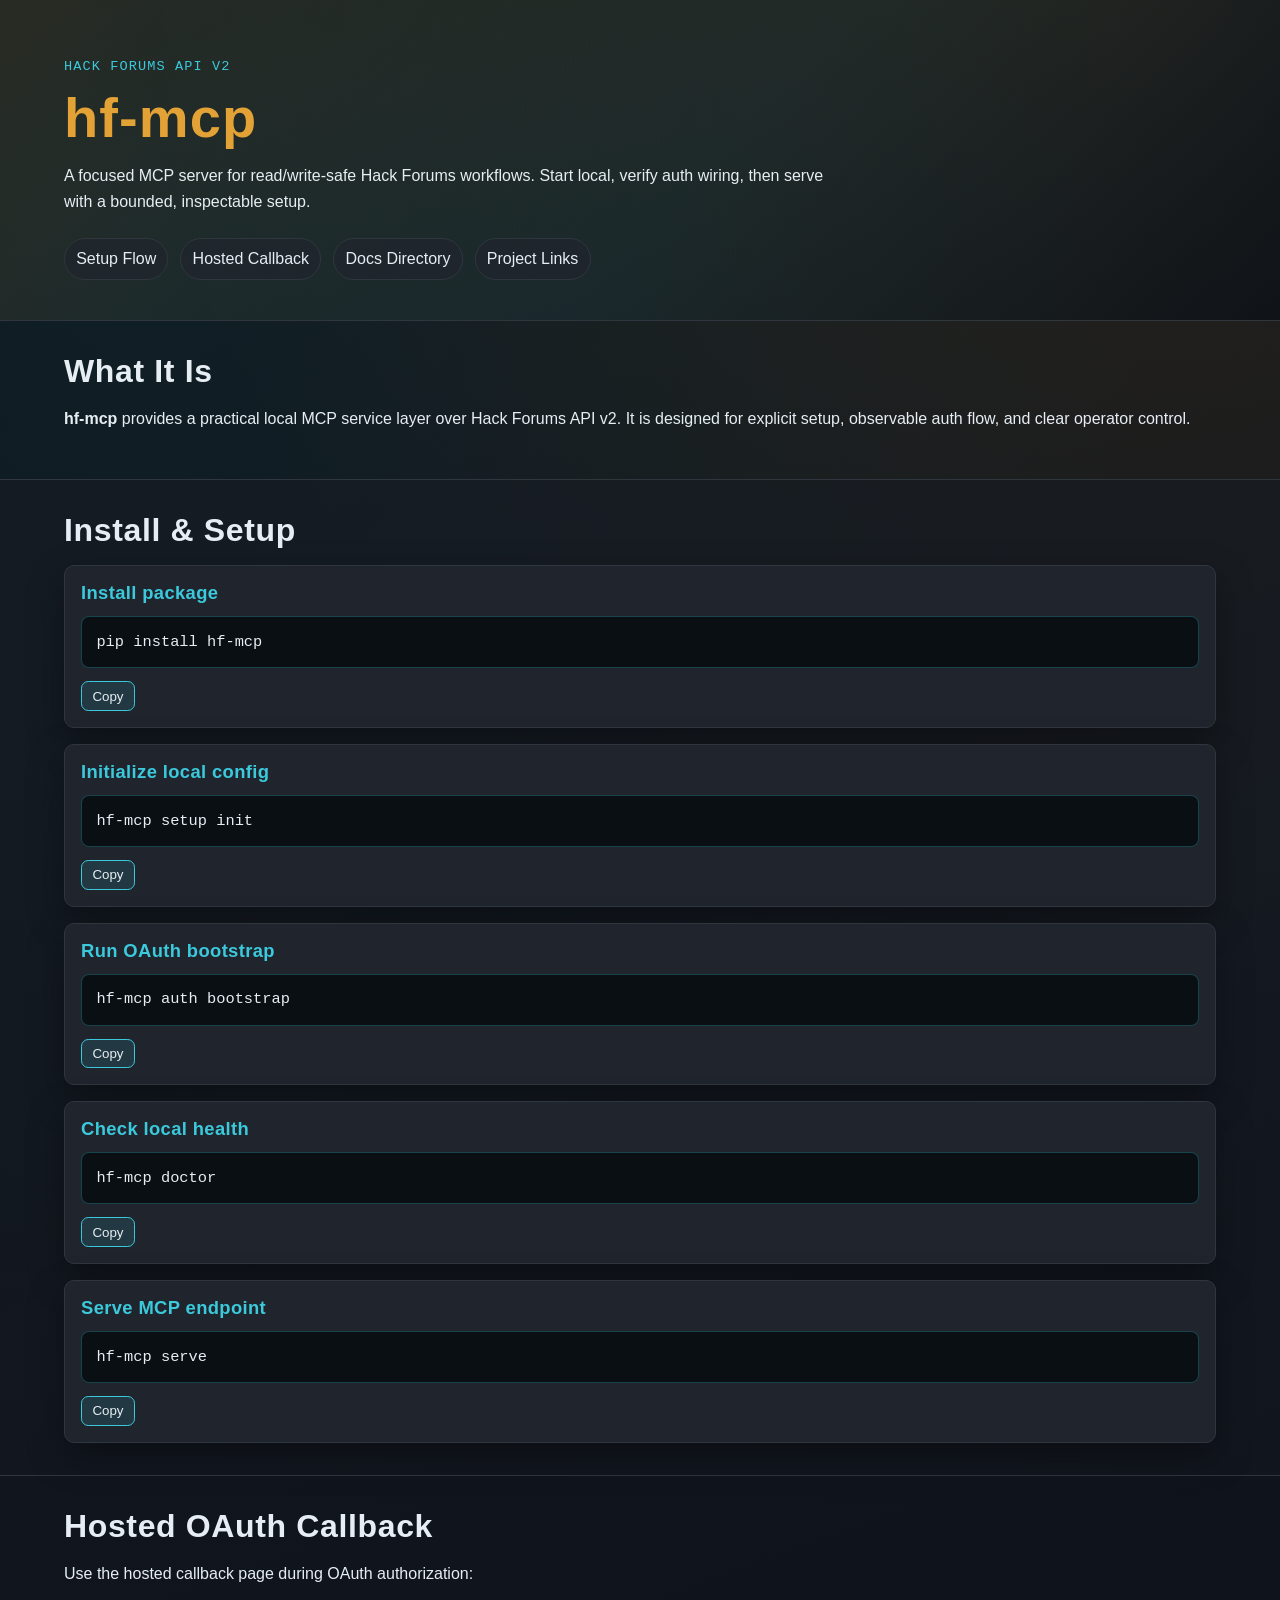
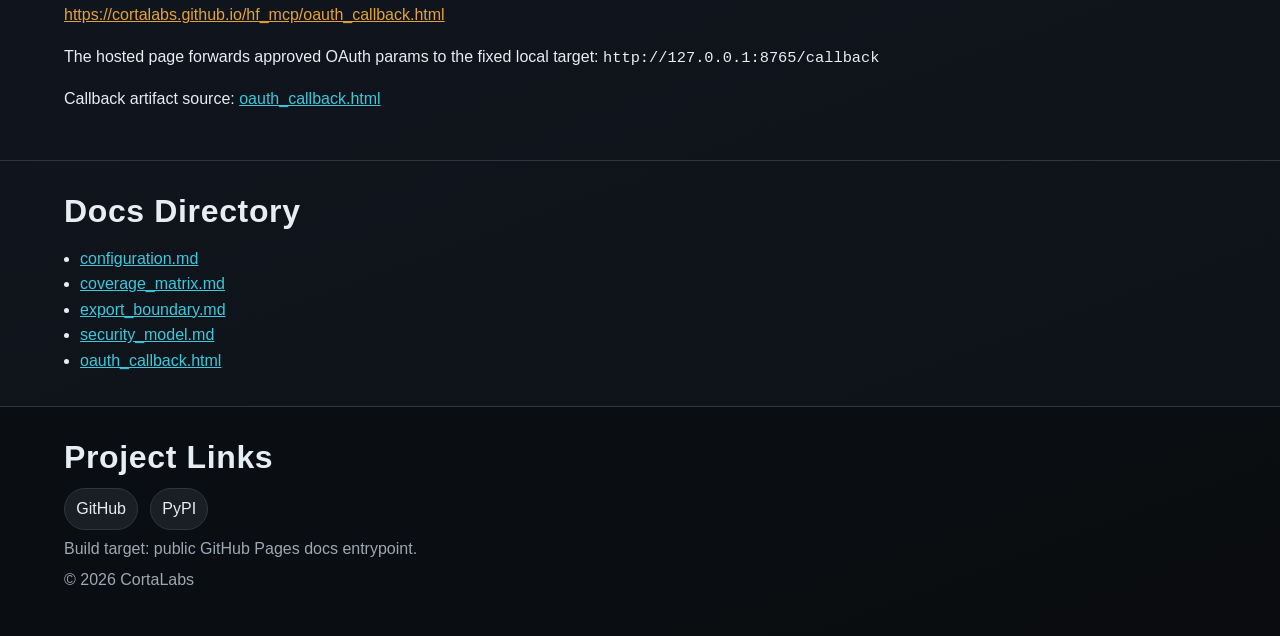
==== docs/index.html @ 8245fd07 "Add CortaLabs MIT license and publish the hf-mcp GitHub Pages site This release adds the public repo" ====
<!doctype html>
<html lang="en">
<head>
  <meta charset="utf-8">
  <meta name="viewport" content="width=device-width, initial-scale=1">
  <meta name="description" content="hf-mcp is a Hack Forums API v2 MCP server with explicit setup, OAuth bootstrap, and local runtime checks.">
  <title>hf-mcp | Hack Forums MCP Server</title>
  <link rel="stylesheet" href="styles.css">
</head>
<body>
  <a class="skip-link" href="#main">Skip to content</a>
  <header class="site-header" role="banner">
    <div class="shell">
      <p class="kicker">Hack Forums API v2</p>
      <h1>hf-mcp</h1>
      <p class="lede">
        A focused MCP server for read/write-safe Hack Forums workflows.
        Start local, verify auth wiring, then serve with a bounded, inspectable setup.
      </p>
      <nav aria-label="Primary">
        <ul class="inline-nav">
          <li><a href="#setup">Setup Flow</a></li>
          <li><a href="#callback">Hosted Callback</a></li>
          <li><a href="#docs">Docs Directory</a></li>
          <li><a href="#links">Project Links</a></li>
        </ul>
      </nav>
    </div>
  </header>

  <main id="main">
    <section class="panel" aria-labelledby="what-is-title">
      <div class="shell">
        <h2 id="what-is-title">What It Is</h2>
        <p>
          <strong>hf-mcp</strong> provides a practical local MCP service layer over Hack Forums API v2.
          It is designed for explicit setup, observable auth flow, and clear operator control.
        </p>
      </div>
    </section>

    <section class="panel panel-accent" id="setup" aria-labelledby="setup-title">
      <div class="shell">
        <h2 id="setup-title">Install &amp; Setup</h2>
        <ol class="flow-list">
          <li>
            <h3>Install package</h3>
            <pre><code>pip install hf-mcp</code></pre>
            <button class="copy-btn" type="button" data-copy="pip install hf-mcp">Copy</button>
          </li>
          <li>
            <h3>Initialize local config</h3>
            <pre><code>hf-mcp setup init</code></pre>
            <button class="copy-btn" type="button" data-copy="hf-mcp setup init">Copy</button>
          </li>
          <li>
            <h3>Run OAuth bootstrap</h3>
            <pre><code>hf-mcp auth bootstrap</code></pre>
            <button class="copy-btn" type="button" data-copy="hf-mcp auth bootstrap">Copy</button>
          </li>
          <li>
            <h3>Check local health</h3>
            <pre><code>hf-mcp doctor</code></pre>
            <button class="copy-btn" type="button" data-copy="hf-mcp doctor">Copy</button>
          </li>
          <li>
            <h3>Serve MCP endpoint</h3>
            <pre><code>hf-mcp serve</code></pre>
            <button class="copy-btn" type="button" data-copy="hf-mcp serve">Copy</button>
          </li>
        </ol>
      </div>
    </section>

    <section class="panel" id="callback" aria-labelledby="callback-title">
      <div class="shell">
        <h2 id="callback-title">Hosted OAuth Callback</h2>
        <p>
          Use the hosted callback page during OAuth authorization:
        </p>
        <p>
          <a class="terminal-link" href="https://cortalabs.github.io/hf_mcp/oauth_callback.html">https://cortalabs.github.io/hf_mcp/oauth_callback.html</a>
        </p>
        <p>
          The hosted page forwards approved OAuth params to the fixed local target:
          <code>http://127.0.0.1:8765/callback</code>
        </p>
        <p>
          Callback artifact source: <a href="oauth_callback.html">oauth_callback.html</a>
        </p>
      </div>
    </section>

    <section class="panel" id="docs" aria-labelledby="docs-title">
      <div class="shell">
        <h2 id="docs-title">Docs Directory</h2>
        <ul class="docs-list">
          <li><a href="configuration.md">configuration.md</a></li>
          <li><a href="coverage_matrix.md">coverage_matrix.md</a></li>
          <li><a href="export_boundary.md">export_boundary.md</a></li>
          <li><a href="security_model.md">security_model.md</a></li>
          <li><a href="oauth_callback.html">oauth_callback.html</a></li>
        </ul>
      </div>
    </section>
  </main>

  <footer class="site-footer" id="links">
    <div class="shell">
      <h2>Project Links</h2>
      <ul class="inline-nav">
        <li><a href="https://github.com/cortalabs/hf_mcp">GitHub</a></li>
        <li><a href="https://pypi.org/project/hf-mcp/">PyPI</a></li>
      </ul>
      <p class="timestamp">Build target: public GitHub Pages docs entrypoint.</p>
      <p class="timestamp">© <span id="year">2026</span> CortaLabs</p>
    </div>
  </footer>

  <script src="app.js"></script>
</body>
</html>
---- docs/styles.css ----
:root {
  --bg: #0d1117;
  --bg-elevated: #161b22;
  --bg-soft: #1f242d;
  --text: #e6edf3;
  --muted: #9da8b5;
  --signal-amber: #e3a236;
  --signal-cyan: #3bc9db;
  --border: #30363d;
  --focus: #3bc9db;
  --radius: 0.625rem;
  --shadow: 0 14px 36px rgba(0, 0, 0, 0.35);
}

*,
*::before,
*::after {
  box-sizing: border-box;
}

html,
body {
  margin: 0;
  padding: 0;
}

body {
  font-family: "IBM Plex Sans", "Segoe UI", "Helvetica Neue", sans-serif;
  background:
    radial-gradient(circle at 10% 10%, rgba(59, 201, 219, 0.08), transparent 45%),
    radial-gradient(circle at 90% 0%, rgba(227, 162, 54, 0.12), transparent 40%),
    linear-gradient(160deg, #0b0f14 0%, #11161f 50%, #0d1117 100%);
  color: var(--text);
  line-height: 1.6;
  min-height: 100vh;
}

.shell {
  width: min(72rem, 100% - 2rem);
  margin: 0 auto;
}

.skip-link {
  position: absolute;
  left: -999px;
  top: 0.5rem;
  z-index: 1000;
  background: var(--bg-elevated);
  border: 2px solid var(--focus);
  color: var(--text);
  padding: 0.5rem 0.75rem;
  border-radius: var(--radius);
}

.skip-link:focus-visible {
  left: 0.75rem;
}

.site-header {
  border-bottom: 1px solid var(--border);
  background: linear-gradient(135deg, rgba(227, 162, 54, 0.12), rgba(59, 201, 219, 0.05) 55%, rgba(13, 17, 23, 0.85));
}

.site-header .shell {
  padding: 3.5rem 0 2.5rem;
}

.kicker {
  font-family: "IBM Plex Mono", "Consolas", monospace;
  text-transform: uppercase;
  letter-spacing: 0.08em;
  color: var(--signal-cyan);
  margin: 0 0 0.5rem;
  font-size: 0.85rem;
}

h1,
h2,
h3 {
  font-family: "Rajdhani", "IBM Plex Sans", sans-serif;
  letter-spacing: 0.02em;
  margin: 0 0 0.8rem;
  line-height: 1.15;
}

h1 {
  font-size: clamp(2rem, 6vw, 3.5rem);
  color: var(--signal-amber);
}

h2 {
  font-size: clamp(1.4rem, 4vw, 2rem);
}

h3 {
  font-size: 1.15rem;
  color: var(--signal-cyan);
}

.lede {
  max-width: 48rem;
  margin: 0 0 1.5rem;
  color: var(--text);
}

.panel {
  padding: 2rem 0;
}

.panel + .panel {
  border-top: 1px solid var(--border);
}

.panel-accent {
  background: linear-gradient(180deg, rgba(22, 27, 34, 0.7), rgba(22, 27, 34, 0.25));
}

.inline-nav {
  list-style: none;
  padding: 0;
  margin: 0;
  display: flex;
  flex-wrap: wrap;
  gap: 0.75rem;
}

.inline-nav a {
  display: inline-block;
  color: var(--text);
  text-decoration: none;
  border: 1px solid var(--border);
  padding: 0.45rem 0.7rem;
  border-radius: 999px;
  background: rgba(31, 36, 45, 0.75);
}

.flow-list {
  margin: 1rem 0 0;
  padding: 0;
  list-style: none;
  display: grid;
  gap: 1rem;
}

.flow-list li {
  border: 1px solid var(--border);
  border-radius: var(--radius);
  padding: 1rem;
  background: var(--bg-soft);
  box-shadow: var(--shadow);
}

pre {
  margin: 0.6rem 0 0.8rem;
  padding: 0.8rem 0.9rem;
  overflow-x: auto;
  max-width: 100%;
  border-radius: 0.5rem;
  border: 1px solid rgba(59, 201, 219, 0.28);
  background: #0a0f14;
}

code {
  font-family: "IBM Plex Mono", "Fira Code", "Consolas", monospace;
  font-size: 0.96rem;
  word-break: break-word;
}

.copy-btn {
  border: 1px solid var(--signal-cyan);
  color: var(--text);
  background: rgba(59, 201, 219, 0.12);
  padding: 0.4rem 0.65rem;
  border-radius: 0.45rem;
  cursor: pointer;
}

.copy-btn[disabled] {
  opacity: 0.55;
  cursor: default;
}

.terminal-link {
  color: var(--signal-amber);
  overflow-wrap: anywhere;
}

.docs-list {
  margin: 1rem 0 0;
  padding-left: 1rem;
}

.docs-list a {
  color: var(--signal-cyan);
}

.site-footer {
  border-top: 1px solid var(--border);
  background: rgba(10, 12, 16, 0.86);
}

.site-footer .shell {
  padding: 2rem 0 2.8rem;
}

.timestamp {
  margin: 0.35rem 0 0;
  color: var(--muted);
}

a {
  color: var(--signal-cyan);
}

a:focus-visible,
button:focus-visible {
  outline: 2px solid var(--focus);
  outline-offset: 3px;
}

a:hover,
button:hover {
  filter: brightness(1.1);
}

@media (max-width: 42rem) {
  .site-header .shell {
    padding-top: 2.5rem;
  }

  .panel {
    padding: 1.6rem 0;
  }

  .inline-nav {
    gap: 0.5rem;
  }

  .inline-nav a {
    font-size: 0.95rem;
  }
}

@media (prefers-reduced-motion: reduce) {
  *,
  *::before,
  *::after {
    animation: none !important;
    transition: none !important;
    scroll-behavior: auto !important;
  }
}
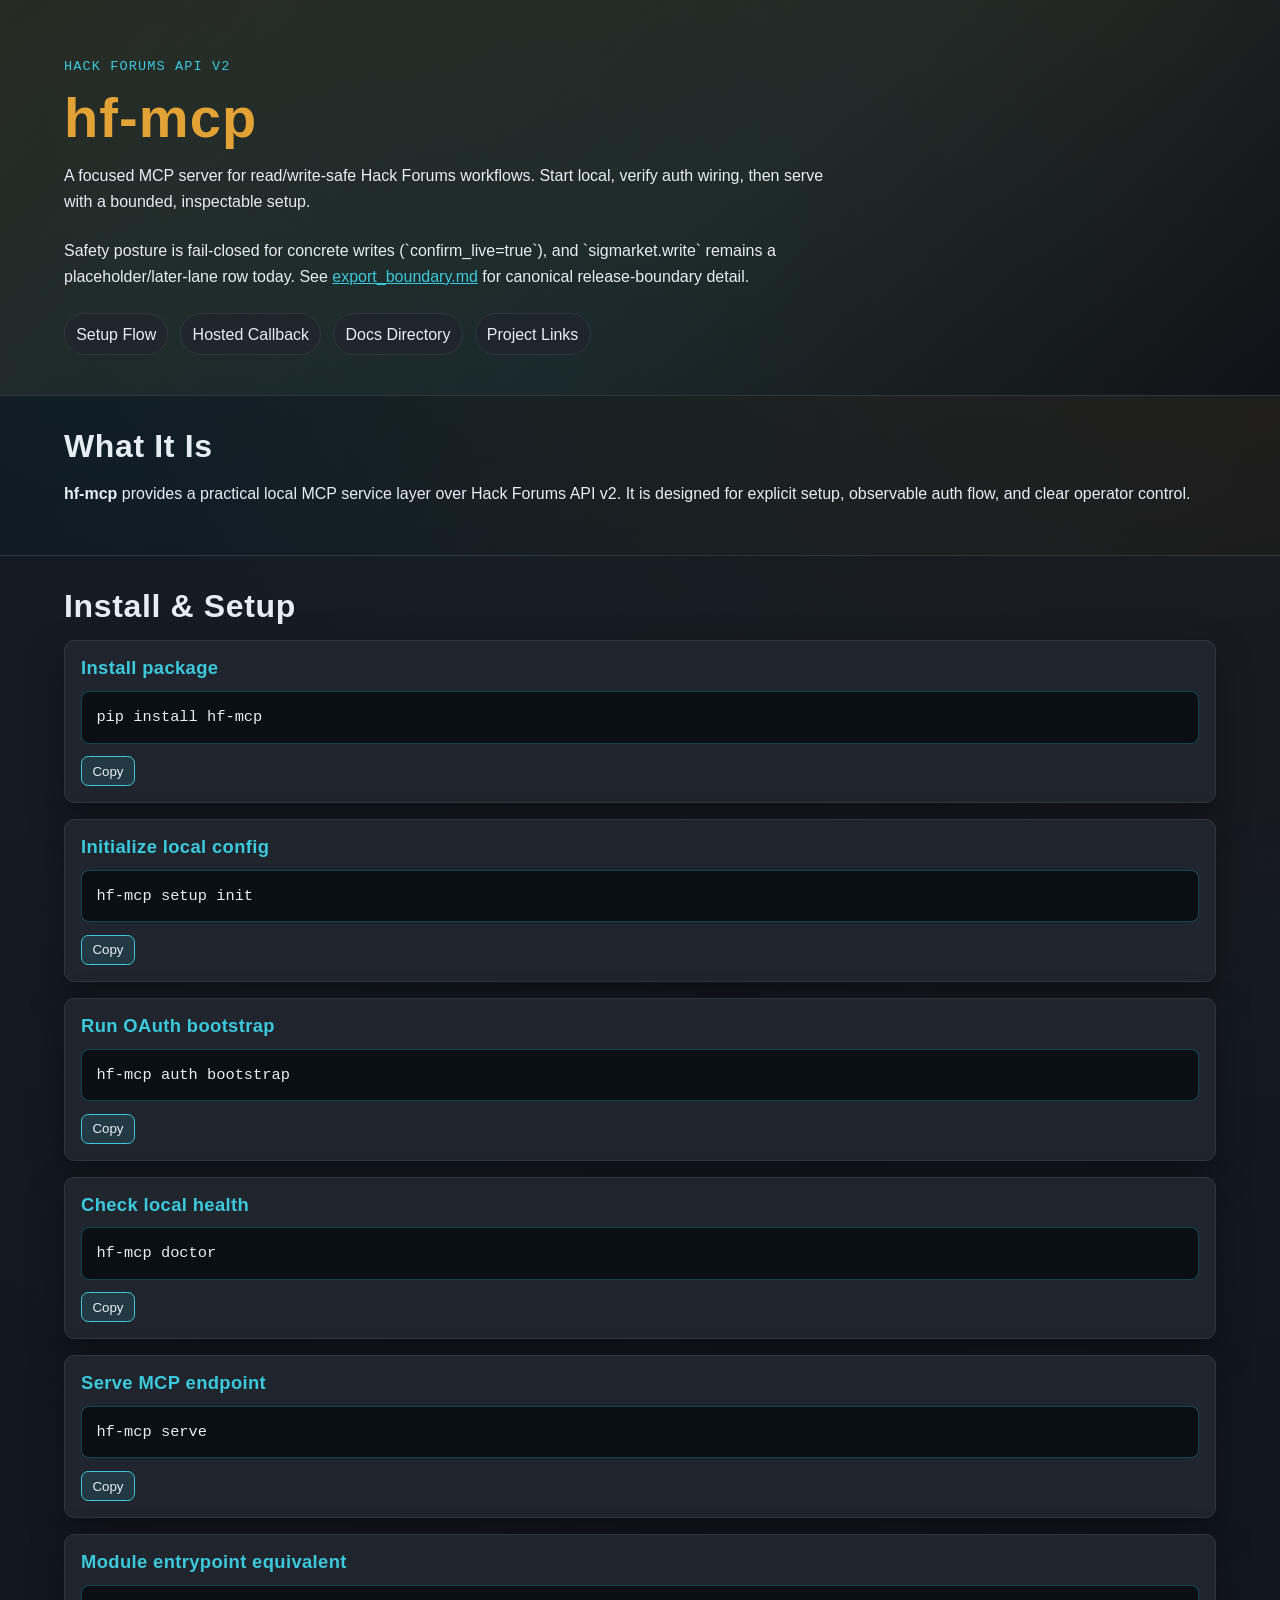
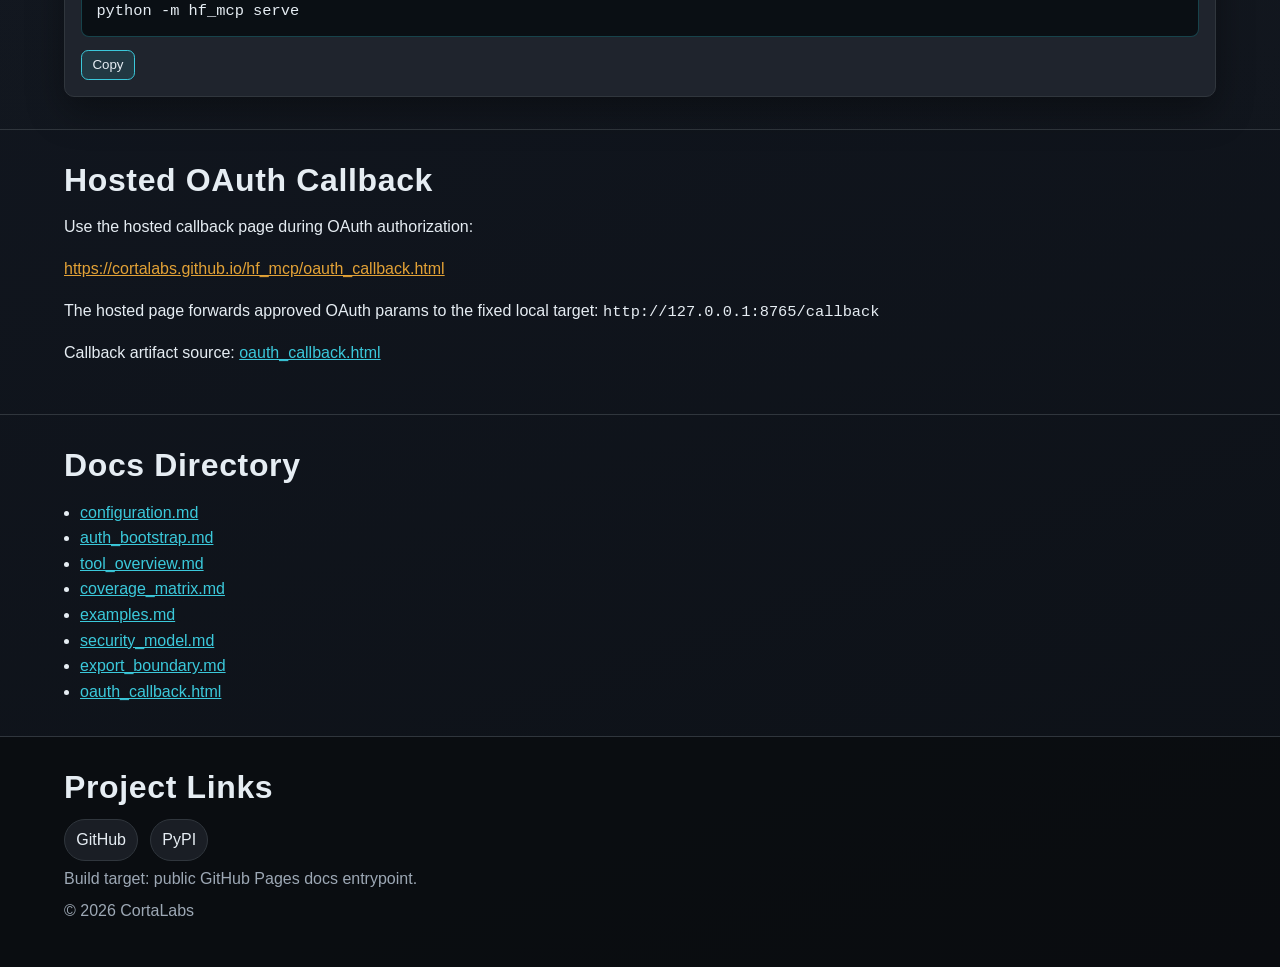
==== commit 4dc5cead: "Ship hf-mcp 0.1.5 with a full public docs overhaul This release turns the public docs into a real pr" ====
--- a/docs/index.html
+++ b/docs/index.html
@@ -16,6 +16,11 @@
       <p class="lede">
         A focused MCP server for read/write-safe Hack Forums workflows.
         Start local, verify auth wiring, then serve with a bounded, inspectable setup.
+      </p>
+      <p class="lede">
+        Safety posture is fail-closed for concrete writes (`confirm_live=true`), and
+        `sigmarket.write` remains a placeholder/later-lane row today. See
+        <a href="export_boundary.md">export_boundary.md</a> for canonical release-boundary detail.
       </p>
       <nav aria-label="Primary">
         <ul class="inline-nav">
@@ -68,6 +73,11 @@
             <pre><code>hf-mcp serve</code></pre>
             <button class="copy-btn" type="button" data-copy="hf-mcp serve">Copy</button>
           </li>
+          <li>
+            <h3>Module entrypoint equivalent</h3>
+            <pre><code>python -m hf_mcp serve</code></pre>
+            <button class="copy-btn" type="button" data-copy="python -m hf_mcp serve">Copy</button>
+          </li>
         </ol>
       </div>
     </section>
@@ -96,9 +106,12 @@
         <h2 id="docs-title">Docs Directory</h2>
         <ul class="docs-list">
           <li><a href="configuration.md">configuration.md</a></li>
+          <li><a href="auth_bootstrap.md">auth_bootstrap.md</a></li>
+          <li><a href="tool_overview.md">tool_overview.md</a></li>
           <li><a href="coverage_matrix.md">coverage_matrix.md</a></li>
+          <li><a href="examples.md">examples.md</a></li>
+          <li><a href="security_model.md">security_model.md</a></li>
           <li><a href="export_boundary.md">export_boundary.md</a></li>
-          <li><a href="security_model.md">security_model.md</a></li>
           <li><a href="oauth_callback.html">oauth_callback.html</a></li>
         </ul>
       </div>
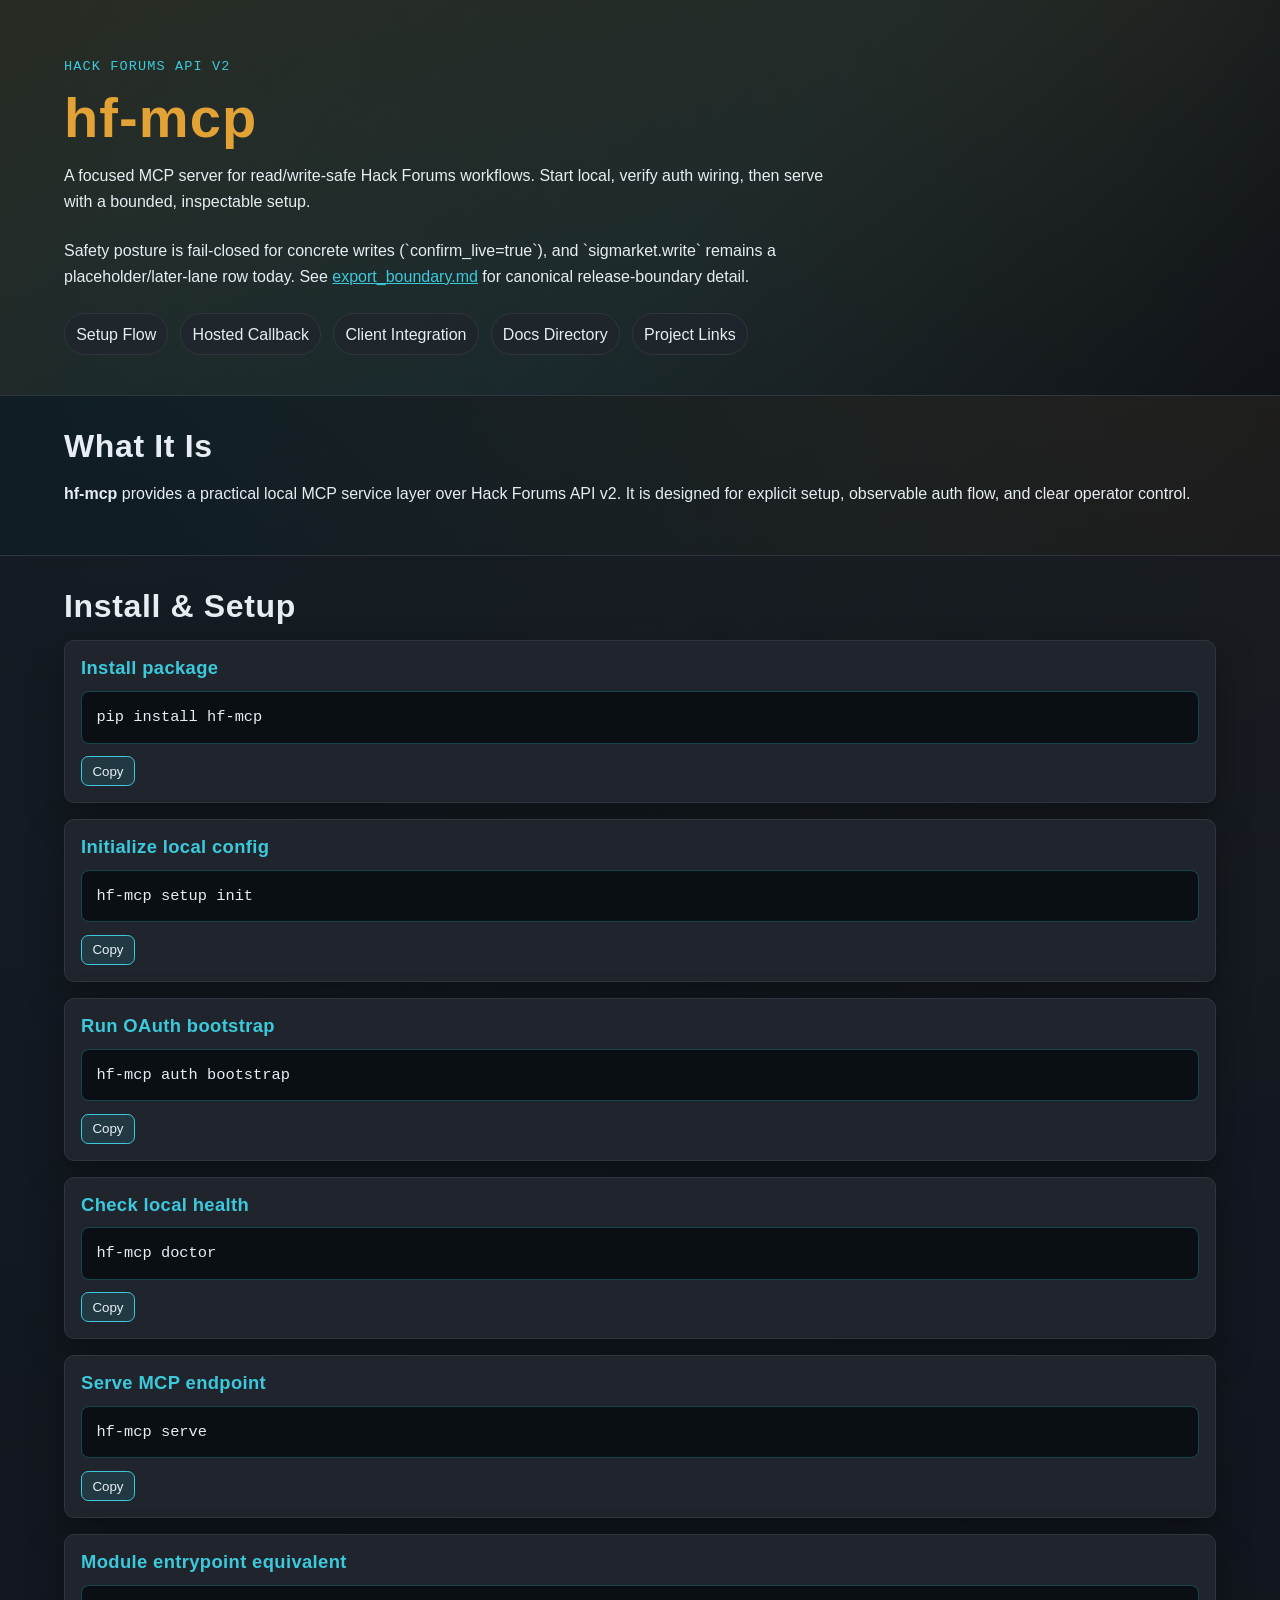
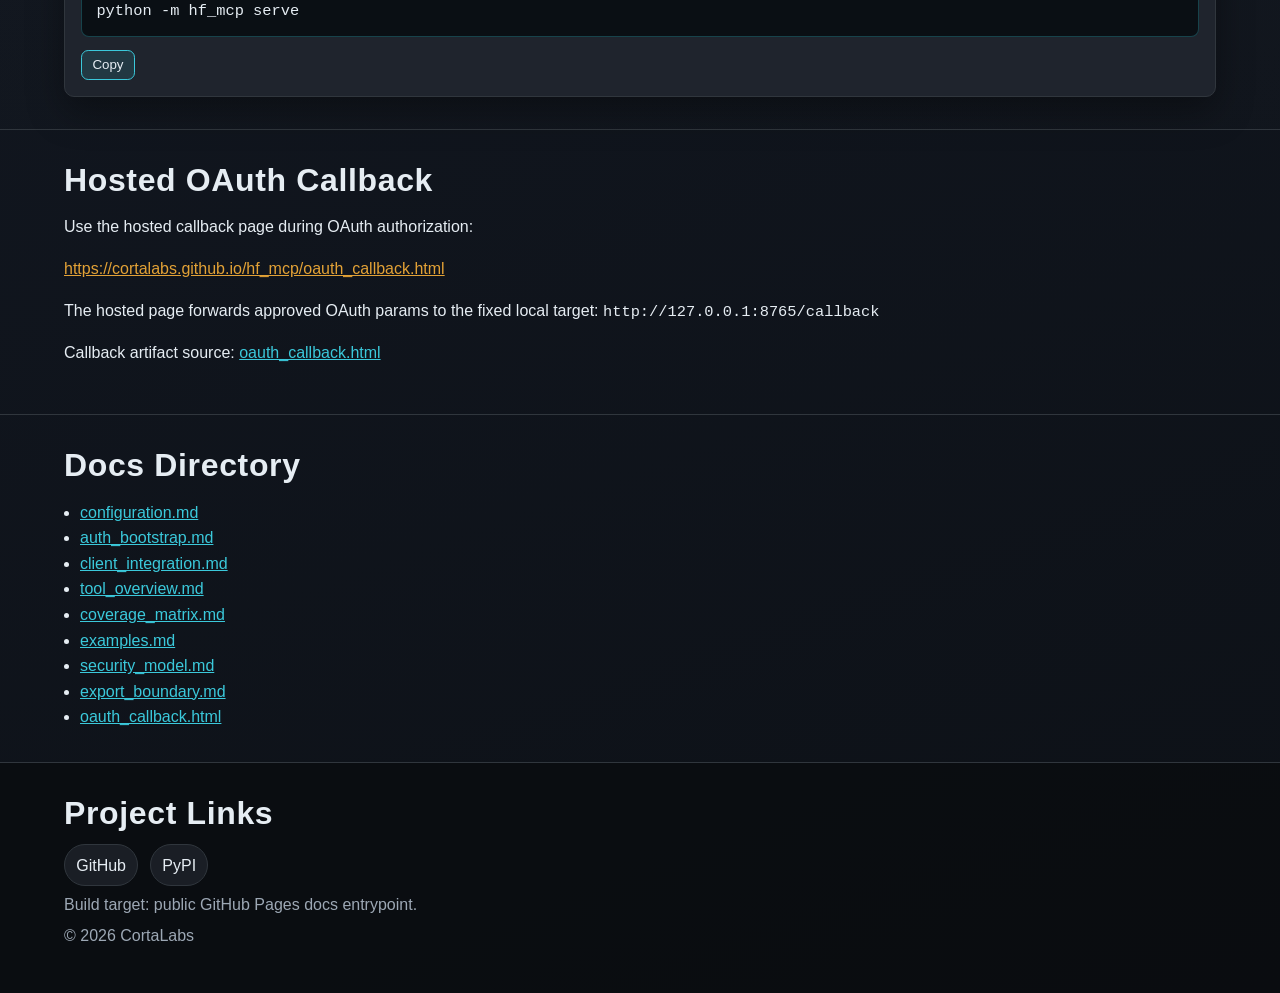
==== commit 41e3ba1b: "feat: add draft preflight workflow" ====
--- a/docs/index.html
+++ b/docs/index.html
@@ -26,6 +26,7 @@
         <ul class="inline-nav">
           <li><a href="#setup">Setup Flow</a></li>
           <li><a href="#callback">Hosted Callback</a></li>
+          <li><a href="client_integration.md">Client Integration</a></li>
           <li><a href="#docs">Docs Directory</a></li>
           <li><a href="#links">Project Links</a></li>
         </ul>
@@ -107,6 +108,7 @@
         <ul class="docs-list">
           <li><a href="configuration.md">configuration.md</a></li>
           <li><a href="auth_bootstrap.md">auth_bootstrap.md</a></li>
+          <li><a href="client_integration.md">client_integration.md</a></li>
           <li><a href="tool_overview.md">tool_overview.md</a></li>
           <li><a href="coverage_matrix.md">coverage_matrix.md</a></li>
           <li><a href="examples.md">examples.md</a></li>
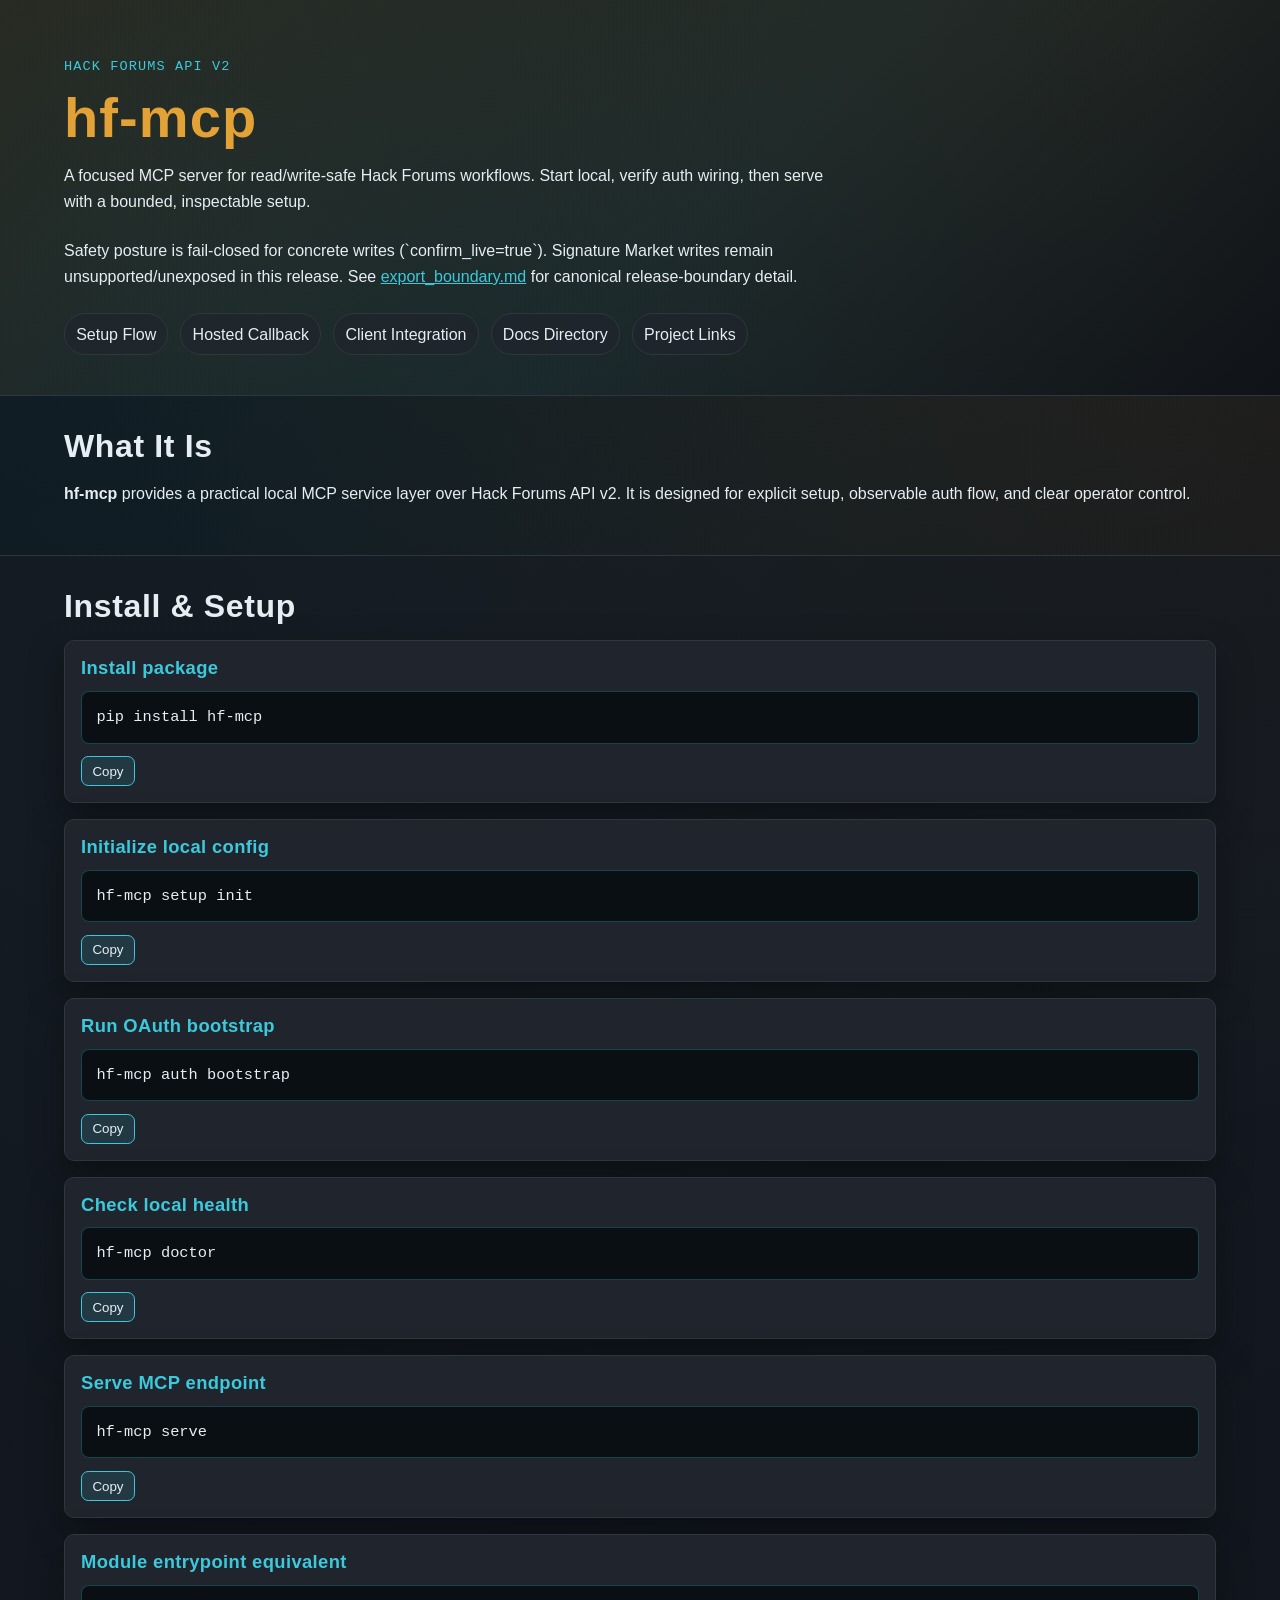
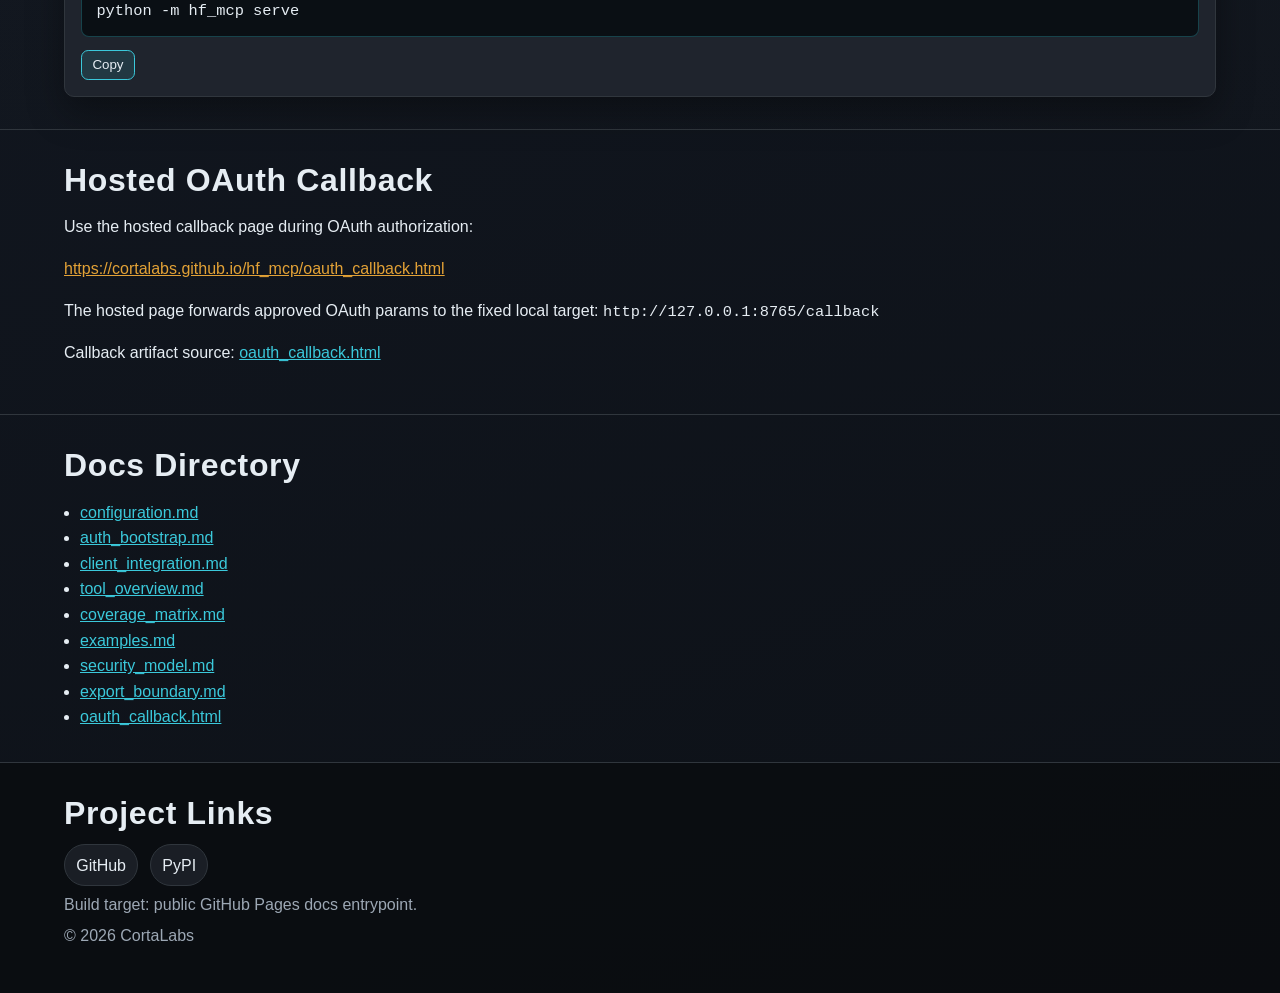
==== commit fbd3c7fc: "Release hf-mcp 0.2.10" ====
--- a/docs/index.html
+++ b/docs/index.html
@@ -18,9 +18,10 @@
         Start local, verify auth wiring, then serve with a bounded, inspectable setup.
       </p>
       <p class="lede">
-        Safety posture is fail-closed for concrete writes (`confirm_live=true`), and
-        `sigmarket.write` remains a placeholder/later-lane row today. See
-        <a href="export_boundary.md">export_boundary.md</a> for canonical release-boundary detail.
+        Safety posture is fail-closed for concrete writes (`confirm_live=true`).
+        Signature Market writes remain unsupported/unexposed in this release.
+        See <a href="export_boundary.md">export_boundary.md</a> for canonical
+        release-boundary detail.
       </p>
       <nav aria-label="Primary">
         <ul class="inline-nav">
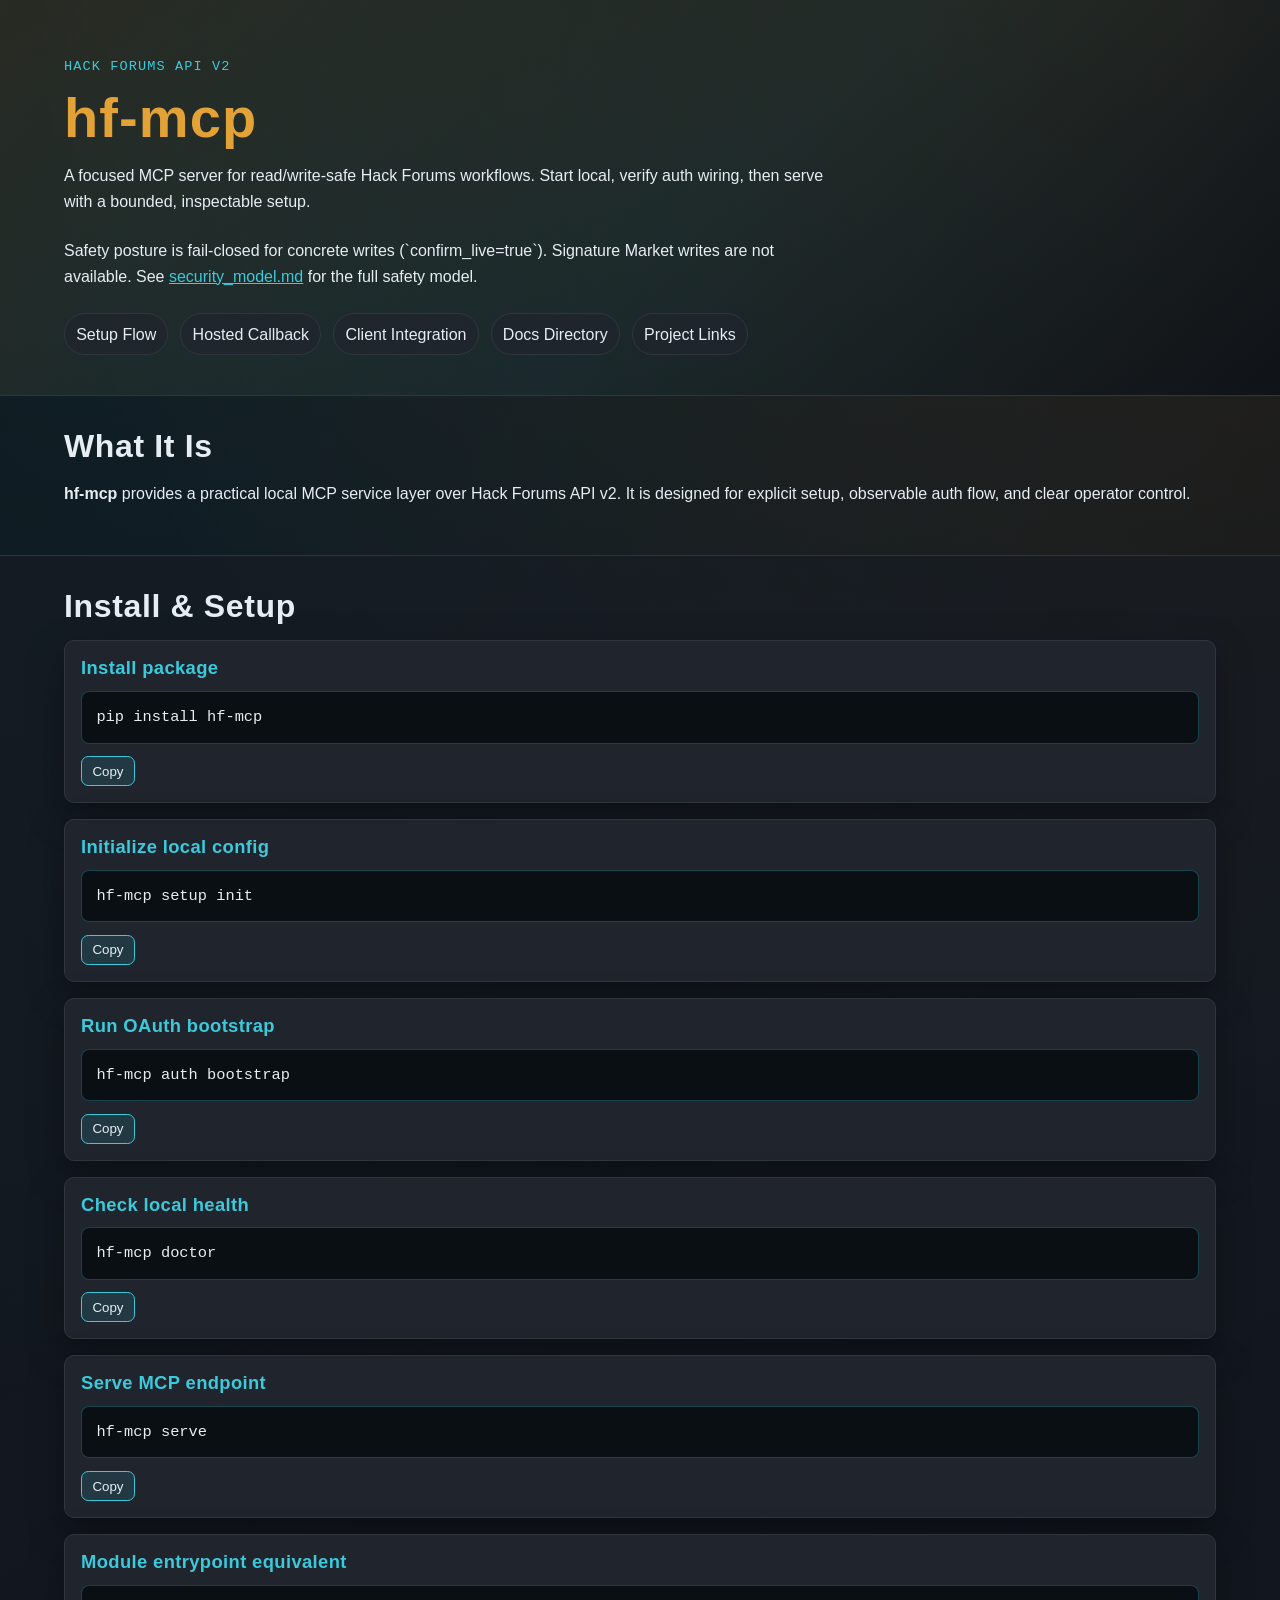
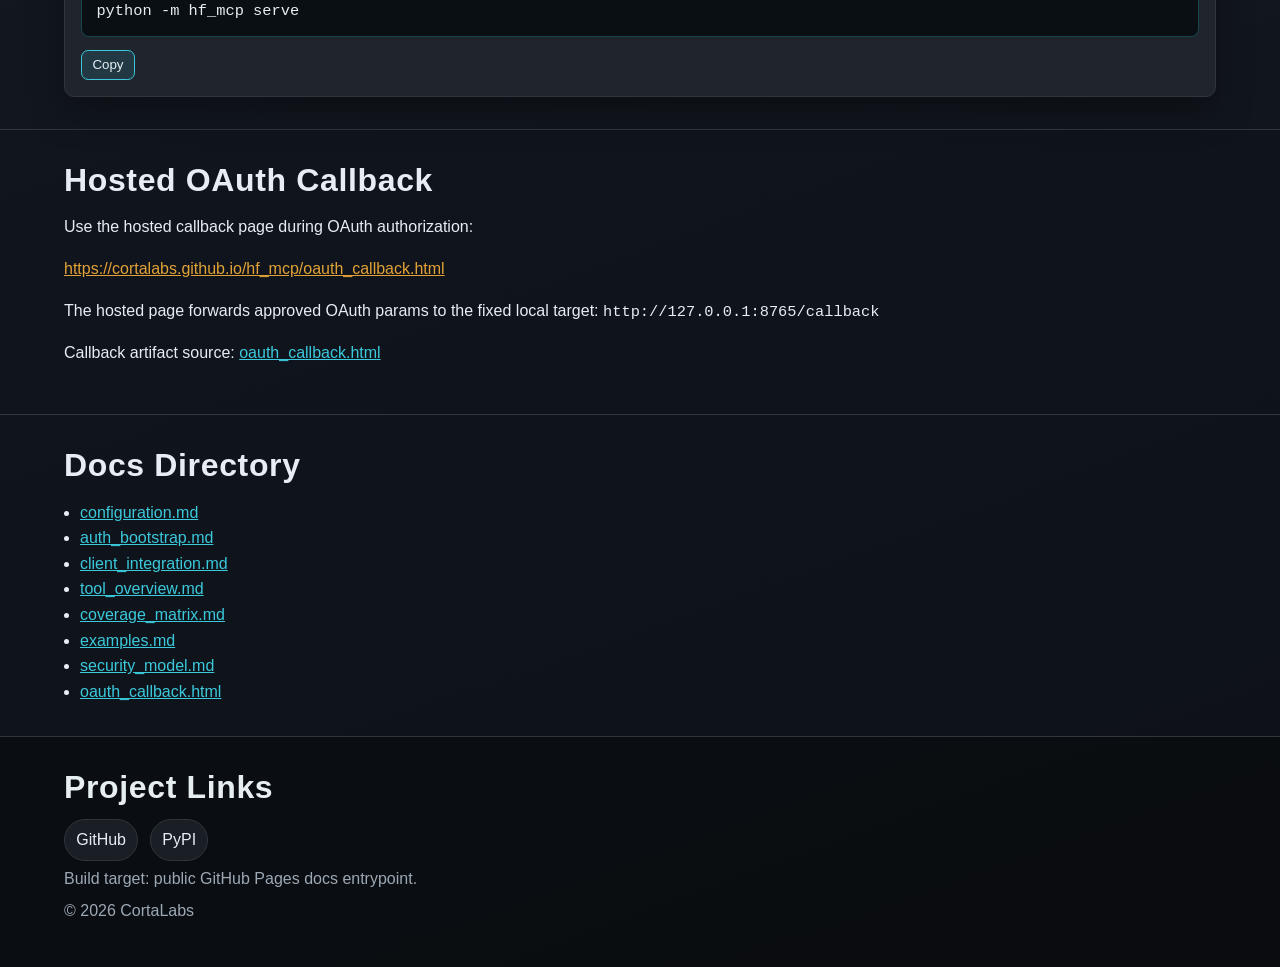
==== commit 7bf0de4b: "docs: rewrite the public surface and report the package version (0.6.2) Rewrite the README around wh" ====
--- a/docs/index.html
+++ b/docs/index.html
@@ -19,9 +19,9 @@
       </p>
       <p class="lede">
         Safety posture is fail-closed for concrete writes (`confirm_live=true`).
-        Signature Market writes remain unsupported/unexposed in this release.
-        See <a href="export_boundary.md">export_boundary.md</a> for canonical
-        release-boundary detail.
+        Signature Market writes are not available.
+        See <a href="security_model.md">security_model.md</a> for the full
+        safety model.
       </p>
       <nav aria-label="Primary">
         <ul class="inline-nav">
@@ -114,7 +114,6 @@
           <li><a href="coverage_matrix.md">coverage_matrix.md</a></li>
           <li><a href="examples.md">examples.md</a></li>
           <li><a href="security_model.md">security_model.md</a></li>
-          <li><a href="export_boundary.md">export_boundary.md</a></li>
           <li><a href="oauth_callback.html">oauth_callback.html</a></li>
         </ul>
       </div>
@@ -125,7 +124,7 @@
     <div class="shell">
       <h2>Project Links</h2>
       <ul class="inline-nav">
-        <li><a href="https://github.com/cortalabs/hf_mcp">GitHub</a></li>
+        <li><a href="https://github.com/CortaLabs/hf_mcp">GitHub</a></li>
         <li><a href="https://pypi.org/project/hf-mcp/">PyPI</a></li>
       </ul>
       <p class="timestamp">Build target: public GitHub Pages docs entrypoint.</p>
